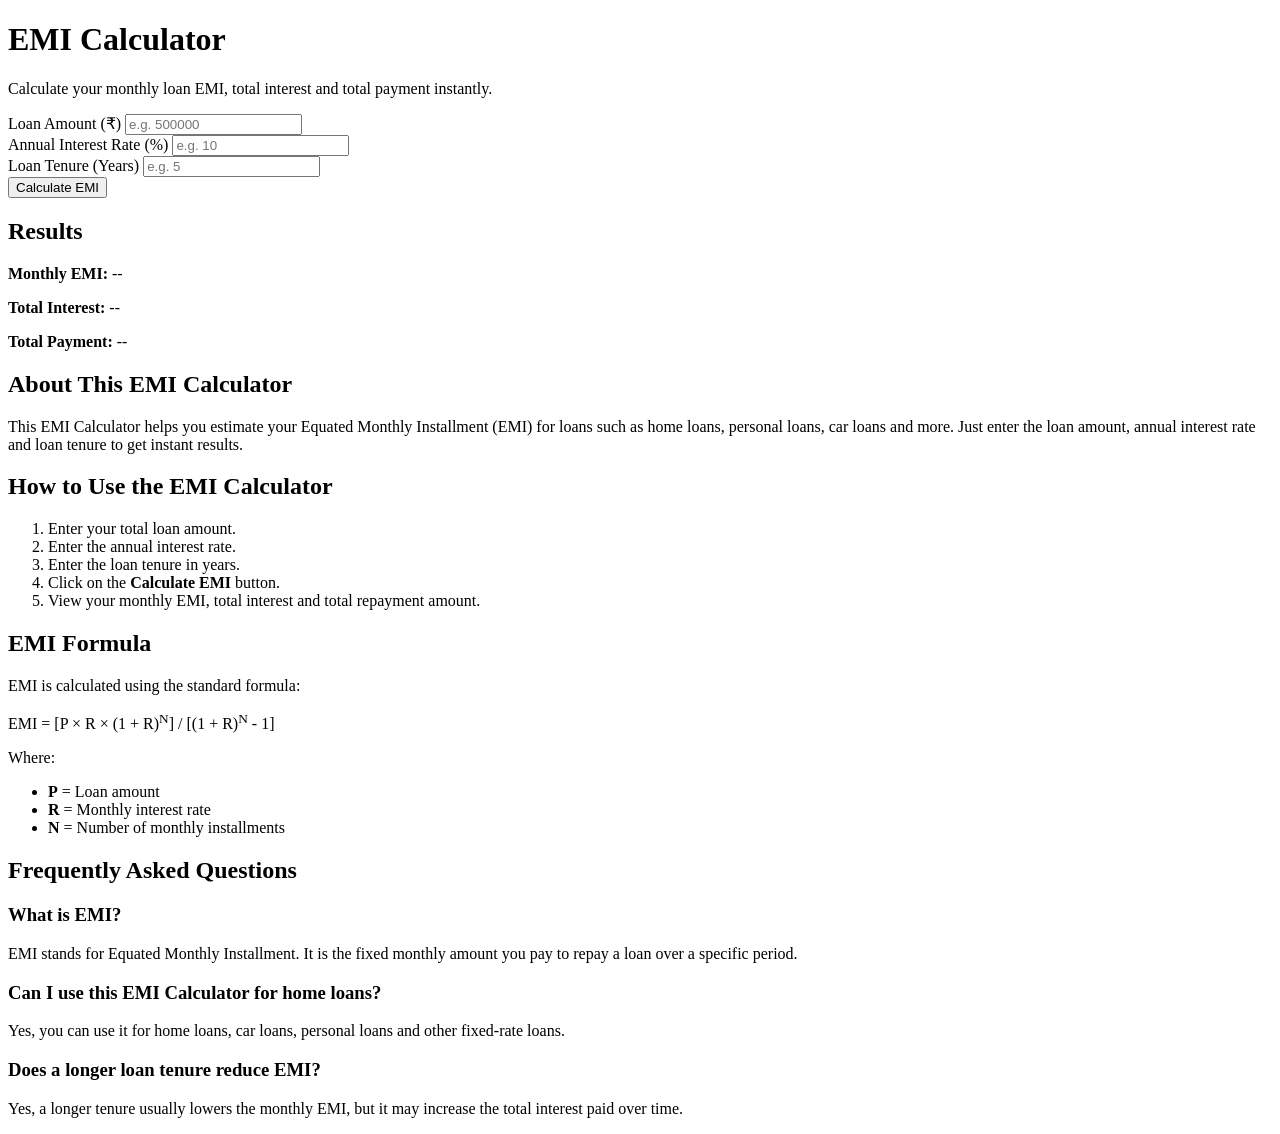
==== emi-calculator/index.html @ dd8baea4 "Add EMI Calculator HTML structure This HTML file implements an EMI Calculator with input fields for " ====
<!DOCTYPE html>
<html lang="en">
<head>
  <meta charset="UTF-8" />
  <meta name="viewport" content="width=device-width, initial-scale=1.0" />

  <title>EMI Calculator - Calculate Loan EMI Online | CalculatorHub</title>
  <meta name="description" content="Use this free EMI Calculator to calculate monthly loan EMI, total interest and total payment instantly. Simple and mobile-friendly EMI calculator." />

  <link rel="stylesheet" href="style.css" />
</head>
<body>
  <div class="container">
    <h1>EMI Calculator</h1>
    <p class="subtitle">
      Calculate your monthly loan EMI, total interest and total payment instantly.
    </p>

    <div class="calculator-box">
      <div class="input-group">
        <label for="loanAmount">Loan Amount (₹)</label>
        <input type="number" id="loanAmount" placeholder="e.g. 500000" />
      </div>

      <div class="input-group">
        <label for="interestRate">Annual Interest Rate (%)</label>
        <input type="number" id="interestRate" placeholder="e.g. 10" step="0.01" />
      </div>

      <div class="input-group">
        <label for="loanTenure">Loan Tenure (Years)</label>
        <input type="number" id="loanTenure" placeholder="e.g. 5" />
      </div>

      <button id="calculateBtn">Calculate EMI</button>

      <div class="result-box" id="resultBox">
        <h2>Results</h2>
        <p><strong>Monthly EMI:</strong> <span id="monthlyEmi">--</span></p>
        <p><strong>Total Interest:</strong> <span id="totalInterest">--</span></p>
        <p><strong>Total Payment:</strong> <span id="totalPayment">--</span></p>
      </div>
    </div>

    <section class="content-section">
      <h2>About This EMI Calculator</h2>
      <p>
        This EMI Calculator helps you estimate your Equated Monthly Installment (EMI)
        for loans such as home loans, personal loans, car loans and more. Just enter
        the loan amount, annual interest rate and loan tenure to get instant results.
      </p>
    </section>

    <section class="content-section">
      <h2>How to Use the EMI Calculator</h2>
      <ol>
        <li>Enter your total loan amount.</li>
        <li>Enter the annual interest rate.</li>
        <li>Enter the loan tenure in years.</li>
        <li>Click on the <strong>Calculate EMI</strong> button.</li>
        <li>View your monthly EMI, total interest and total repayment amount.</li>
      </ol>
    </section>

    <section class="content-section">
      <h2>EMI Formula</h2>
      <p>
        EMI is calculated using the standard formula:
      </p>
      <p class="formula">
        EMI = [P × R × (1 + R)<sup>N</sup>] / [(1 + R)<sup>N</sup> - 1]
      </p>
      <p>
        Where:
      </p>
      <ul>
        <li><strong>P</strong> = Loan amount</li>
        <li><strong>R</strong> = Monthly interest rate</li>
        <li><strong>N</strong> = Number of monthly installments</li>
      </ul>
    </section>

    <section class="content-section">
      <h2>Frequently Asked Questions</h2>

      <h3>What is EMI?</h3>
      <p>
        EMI stands for Equated Monthly Installment. It is the fixed monthly amount
        you pay to repay a loan over a specific period.
      </p>

      <h3>Can I use this EMI Calculator for home loans?</h3>
      <p>
        Yes, you can use it for home loans, car loans, personal loans and other
        fixed-rate loans.
      </p>

      <h3>Does a longer loan tenure reduce EMI?</h3>
      <p>
        Yes, a longer tenure usually lowers the monthly EMI, but it may increase
        the total interest paid over time.
      </p>
    </section>
  </div>

  <script src="script.js"></script>
</body>
</html>
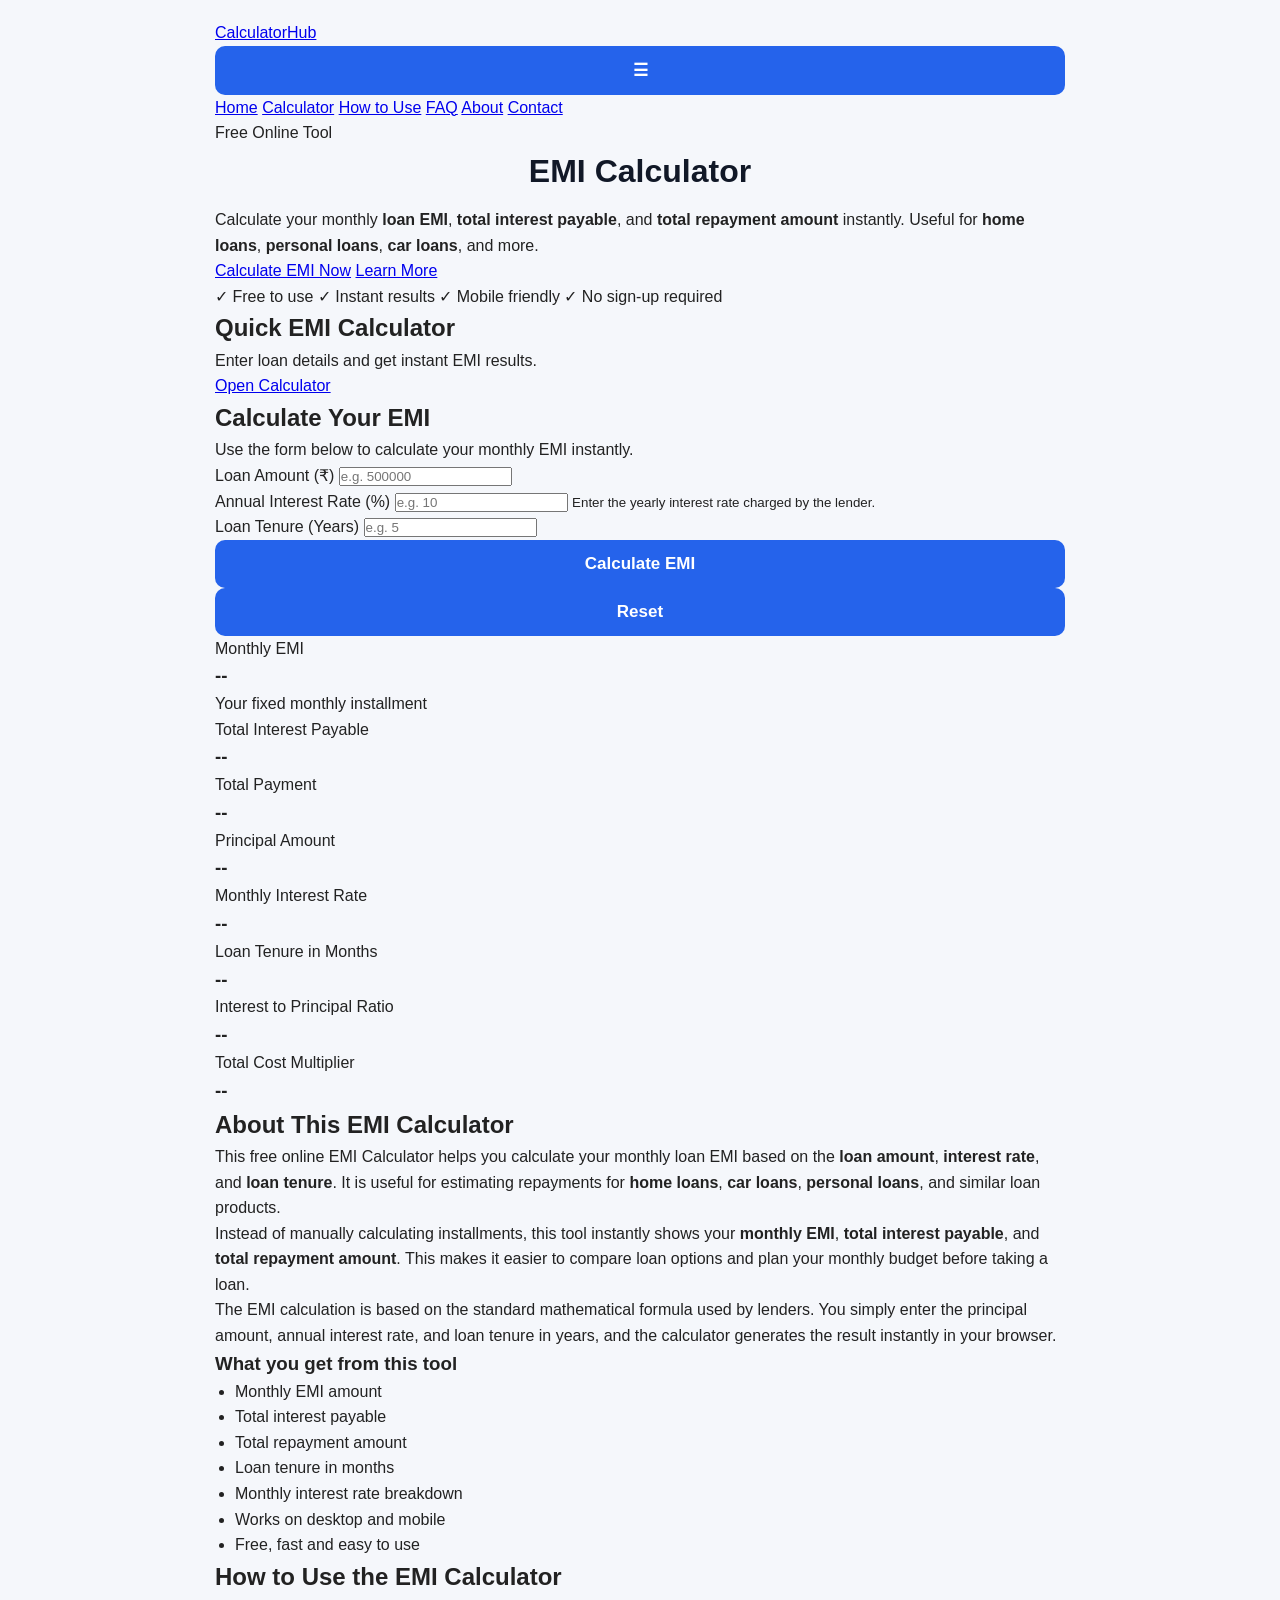
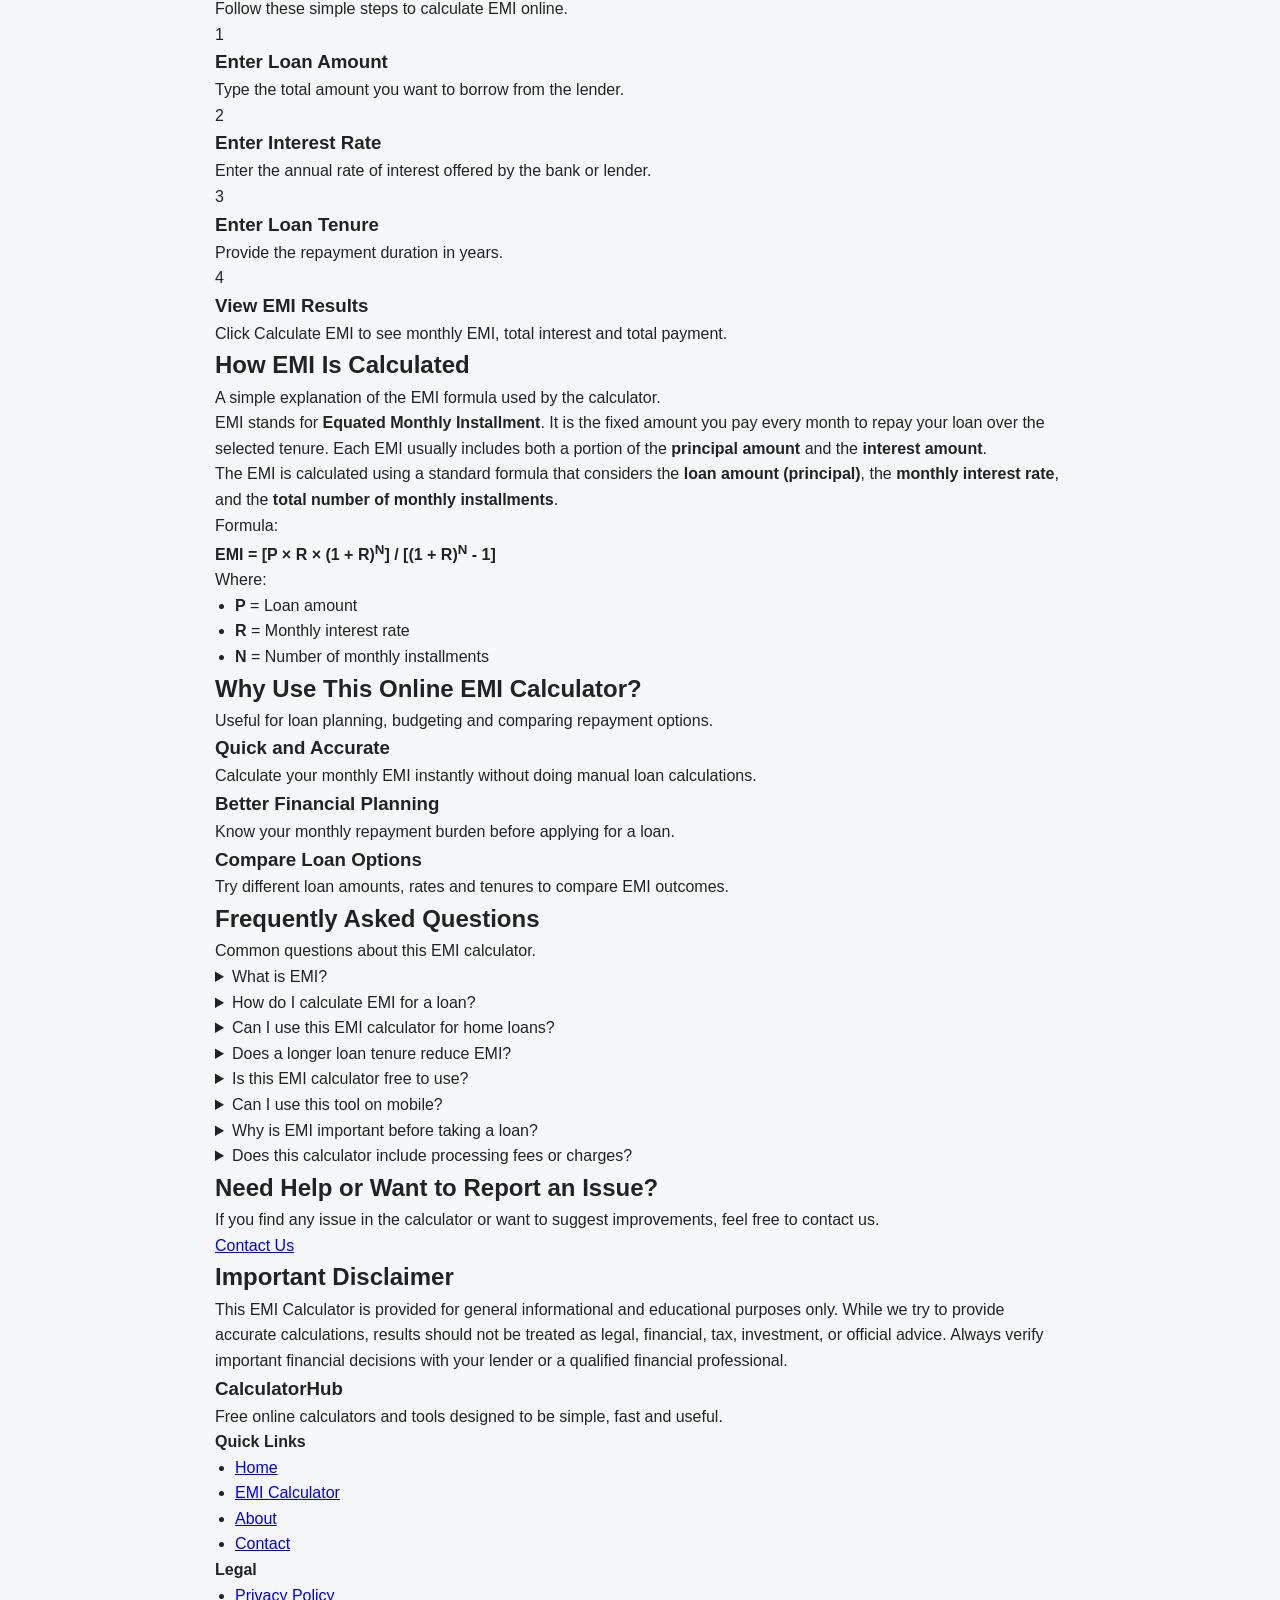
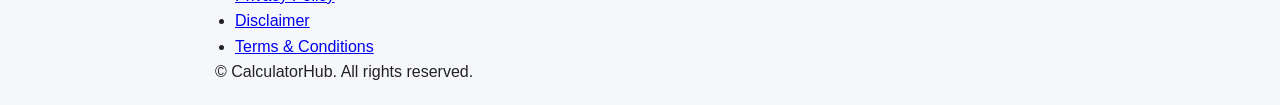
==== commit 5e99d175: "Update index.html" ====
--- a/emi-calculator/index.html
+++ b/emi-calculator/index.html
@@ -5,104 +5,484 @@
   <meta name="viewport" content="width=device-width, initial-scale=1.0" />
 
   <title>EMI Calculator - Calculate Loan EMI Online | CalculatorHub</title>
-  <meta name="description" content="Use this free EMI Calculator to calculate monthly loan EMI, total interest and total payment instantly. Simple and mobile-friendly EMI calculator." />
-
+  <meta name="description" content="Free online EMI Calculator to calculate monthly loan EMI, total interest and total payment instantly. Use this calculator for home loans, car loans, personal loans and more." />
+  <meta name="keywords" content="emi calculator, loan emi calculator, monthly emi calculator, home loan emi calculator, personal loan emi calculator, car loan emi calculator" />
+  <meta name="author" content="CalculatorHub" />
+  <meta name="robots" content="index, follow" />
+  <meta name="theme-color" content="#0f172a" />
+
+  <link rel="canonical" href="https://whoamanshukla.github.io/Calculatorhub/emi-calculator/" />
   <link rel="stylesheet" href="style.css" />
+
+  <!-- Open Graph -->
+  <meta property="og:title" content="EMI Calculator - Calculate Loan EMI Online" />
+  <meta property="og:description" content="Calculate monthly EMI, total interest and total repayment amount instantly using this free EMI Calculator." />
+  <meta property="og:type" content="website" />
+  <meta property="og:url" content="https://whoamanshukla.github.io/Calculatorhub/emi-calculator/" />
+
+  <!-- FAQ Schema + WebPage Schema -->
+  <script type="application/ld+json">
+  {
+    "@context":"https://schema.org",
+    "@graph":[
+      {
+        "@type":"WebSite",
+        "name":"CalculatorHub",
+        "url":"https://whoamanshukla.github.io/Calculatorhub/"
+      },
+      {
+        "@type":"WebPage",
+        "name":"EMI Calculator",
+        "url":"https://whoamanshukla.github.io/Calculatorhub/emi-calculator/",
+        "description":"Free online EMI calculator to calculate monthly loan EMI, total interest and total payment."
+      },
+      {
+        "@type":"FAQPage",
+        "mainEntity":[
+          {
+            "@type":"Question",
+            "name":"What is EMI?",
+            "acceptedAnswer":{
+              "@type":"Answer",
+              "text":"EMI stands for Equated Monthly Installment. It is the fixed monthly amount paid towards repaying a loan over a selected tenure."
+            }
+          },
+          {
+            "@type":"Question",
+            "name":"How do I calculate EMI?",
+            "acceptedAnswer":{
+              "@type":"Answer",
+              "text":"Enter the loan amount, annual interest rate and loan tenure. The calculator uses the standard EMI formula to calculate your monthly installment, total interest and total payment."
+            }
+          },
+          {
+            "@type":"Question",
+            "name":"Can I use this EMI calculator for home loans and car loans?",
+            "acceptedAnswer":{
+              "@type":"Answer",
+              "text":"Yes. This EMI calculator can be used for home loans, personal loans, car loans and other standard loans."
+            }
+          },
+          {
+            "@type":"Question",
+            "name":"Is this EMI calculator free to use?",
+            "acceptedAnswer":{
+              "@type":"Answer",
+              "text":"Yes, this EMI calculator is completely free to use and works on mobile, tablet and desktop devices."
+            }
+          }
+        ]
+      }
+    ]
+  }
+  </script>
 </head>
 <body>
-  <div class="container">
-    <h1>EMI Calculator</h1>
-    <p class="subtitle">
-      Calculate your monthly loan EMI, total interest and total payment instantly.
-    </p>
-
-    <div class="calculator-box">
-      <div class="input-group">
-        <label for="loanAmount">Loan Amount (₹)</label>
-        <input type="number" id="loanAmount" placeholder="e.g. 500000" />
-      </div>
-
-      <div class="input-group">
-        <label for="interestRate">Annual Interest Rate (%)</label>
-        <input type="number" id="interestRate" placeholder="e.g. 10" step="0.01" />
-      </div>
-
-      <div class="input-group">
-        <label for="loanTenure">Loan Tenure (Years)</label>
-        <input type="number" id="loanTenure" placeholder="e.g. 5" />
-      </div>
-
-      <button id="calculateBtn">Calculate EMI</button>
-
-      <div class="result-box" id="resultBox">
-        <h2>Results</h2>
-        <p><strong>Monthly EMI:</strong> <span id="monthlyEmi">--</span></p>
-        <p><strong>Total Interest:</strong> <span id="totalInterest">--</span></p>
-        <p><strong>Total Payment:</strong> <span id="totalPayment">--</span></p>
-      </div>
+  <header class="site-header">
+    <div class="container nav">
+      <a href="../index.html" class="logo">Calculator<span>Hub</span></a>
+
+      <button class="menu-toggle" id="menuToggle" aria-label="Toggle Menu">☰</button>
+
+      <nav class="nav-links" id="navLinks">
+        <a href="../index.html">Home</a>
+        <a href="#calculator">Calculator</a>
+        <a href="#how-to-use">How to Use</a>
+        <a href="#faq">FAQ</a>
+        <a href="../about.html">About</a>
+        <a href="../contact.html">Contact</a>
+      </nav>
     </div>
-
-    <section class="content-section">
-      <h2>About This EMI Calculator</h2>
-      <p>
-        This EMI Calculator helps you estimate your Equated Monthly Installment (EMI)
-        for loans such as home loans, personal loans, car loans and more. Just enter
-        the loan amount, annual interest rate and loan tenure to get instant results.
-      </p>
-    </section>
-
-    <section class="content-section">
-      <h2>How to Use the EMI Calculator</h2>
-      <ol>
-        <li>Enter your total loan amount.</li>
-        <li>Enter the annual interest rate.</li>
-        <li>Enter the loan tenure in years.</li>
-        <li>Click on the <strong>Calculate EMI</strong> button.</li>
-        <li>View your monthly EMI, total interest and total repayment amount.</li>
-      </ol>
-    </section>
-
-    <section class="content-section">
-      <h2>EMI Formula</h2>
-      <p>
-        EMI is calculated using the standard formula:
-      </p>
-      <p class="formula">
-        EMI = [P × R × (1 + R)<sup>N</sup>] / [(1 + R)<sup>N</sup> - 1]
-      </p>
-      <p>
-        Where:
-      </p>
-      <ul>
-        <li><strong>P</strong> = Loan amount</li>
-        <li><strong>R</strong> = Monthly interest rate</li>
-        <li><strong>N</strong> = Number of monthly installments</li>
-      </ul>
-    </section>
-
-    <section class="content-section">
-      <h2>Frequently Asked Questions</h2>
-
-      <h3>What is EMI?</h3>
-      <p>
-        EMI stands for Equated Monthly Installment. It is the fixed monthly amount
-        you pay to repay a loan over a specific period.
-      </p>
-
-      <h3>Can I use this EMI Calculator for home loans?</h3>
-      <p>
-        Yes, you can use it for home loans, car loans, personal loans and other
-        fixed-rate loans.
-      </p>
-
-      <h3>Does a longer loan tenure reduce EMI?</h3>
-      <p>
-        Yes, a longer tenure usually lowers the monthly EMI, but it may increase
-        the total interest paid over time.
-      </p>
-    </section>
-  </div>
+  </header>
+
+  <main>
+    <!-- HERO -->
+    <section class="hero">
+      <div class="container hero-grid">
+        <div class="hero-text">
+          <p class="eyebrow">Free Online Tool</p>
+          <h1>EMI Calculator</h1>
+          <p class="hero-subtitle">
+            Calculate your monthly <strong>loan EMI</strong>, <strong>total interest payable</strong>,
+            and <strong>total repayment amount</strong> instantly. Useful for
+            <strong>home loans</strong>, <strong>personal loans</strong>, <strong>car loans</strong>, and more.
+          </p>
+
+          <div class="hero-actions">
+            <a href="#calculator" class="btn btn-primary">Calculate EMI Now</a>
+            <a href="#about-tool" class="btn btn-secondary">Learn More</a>
+          </div>
+
+          <div class="hero-points">
+            <span>✓ Free to use</span>
+            <span>✓ Instant results</span>
+            <span>✓ Mobile friendly</span>
+            <span>✓ No sign-up required</span>
+          </div>
+        </div>
+
+        <div class="hero-card">
+          <h2>Quick EMI Calculator</h2>
+          <p>Enter loan details and get instant EMI results.</p>
+          <a href="#calculator" class="btn btn-primary full-btn">Open Calculator</a>
+        </div>
+      </div>
+    </section>
+
+    <!-- CALCULATOR -->
+    <section class="section" id="calculator">
+      <div class="container">
+        <div class="section-heading">
+          <h2>Calculate Your EMI</h2>
+          <p>Use the form below to calculate your monthly EMI instantly.</p>
+        </div>
+
+        <div class="calculator-wrapper">
+          <div class="calculator-card">
+            <form id="emiForm" class="age-form">
+              <div class="field">
+                <label for="loanAmount">Loan Amount (₹)</label>
+                <input type="number" id="loanAmount" placeholder="e.g. 500000" required />
+              </div>
+
+              <div class="field">
+                <label for="interestRate">Annual Interest Rate (%)</label>
+                <input type="number" id="interestRate" placeholder="e.g. 10" step="0.01" required />
+                <small>Enter the yearly interest rate charged by the lender.</small>
+              </div>
+
+              <div class="field">
+                <label for="loanTenure">Loan Tenure (Years)</label>
+                <input type="number" id="loanTenure" placeholder="e.g. 5" step="0.1" required />
+              </div>
+
+              <div class="button-group">
+                <button type="submit" class="btn btn-primary">Calculate EMI</button>
+                <button type="button" id="resetBtn" class="btn btn-secondary">Reset</button>
+              </div>
+            </form>
+
+            <div id="errorMessage" class="error-message" aria-live="polite"></div>
+          </div>
+
+          <div class="results-grid" id="resultsSection">
+            <div class="result-card highlight">
+              <p class="result-label">Monthly EMI</p>
+              <h3 id="monthlyEmi">--</h3>
+              <p class="result-note">Your fixed monthly installment</p>
+            </div>
+
+            <div class="result-card">
+              <p class="result-label">Total Interest Payable</p>
+              <h3 id="totalInterest">--</h3>
+            </div>
+
+            <div class="result-card">
+              <p class="result-label">Total Payment</p>
+              <h3 id="totalPayment">--</h3>
+            </div>
+
+            <div class="result-card">
+              <p class="result-label">Principal Amount</p>
+              <h3 id="principalAmount">--</h3>
+            </div>
+
+            <div class="result-card">
+              <p class="result-label">Monthly Interest Rate</p>
+              <h3 id="monthlyRate">--</h3>
+            </div>
+
+            <div class="result-card">
+              <p class="result-label">Loan Tenure in Months</p>
+              <h3 id="tenureMonths">--</h3>
+            </div>
+
+            <div class="result-card">
+              <p class="result-label">Interest to Principal Ratio</p>
+              <h3 id="interestRatio">--</h3>
+            </div>
+
+            <div class="result-card">
+              <p class="result-label">Total Cost Multiplier</p>
+              <h3 id="costMultiplier">--</h3>
+            </div>
+          </div>
+        </div>
+      </div>
+    </section>
+
+    <!-- ABOUT TOOL -->
+    <section class="section alt-bg" id="about-tool">
+      <div class="container content-grid">
+        <div>
+          <h2>About This EMI Calculator</h2>
+          <p>
+            This free online EMI Calculator helps you calculate your monthly loan EMI
+            based on the <strong>loan amount</strong>, <strong>interest rate</strong>,
+            and <strong>loan tenure</strong>. It is useful for estimating repayments
+            for <strong>home loans</strong>, <strong>car loans</strong>,
+            <strong>personal loans</strong>, and similar loan products.
+          </p>
+          <p>
+            Instead of manually calculating installments, this tool instantly shows your
+            <strong>monthly EMI</strong>, <strong>total interest payable</strong>,
+            and <strong>total repayment amount</strong>. This makes it easier to compare
+            loan options and plan your monthly budget before taking a loan.
+          </p>
+          <p>
+            The EMI calculation is based on the standard mathematical formula used by lenders.
+            You simply enter the principal amount, annual interest rate, and loan tenure in years,
+            and the calculator generates the result instantly in your browser.
+          </p>
+        </div>
+
+        <div class="info-card">
+          <h3>What you get from this tool</h3>
+          <ul class="feature-list">
+            <li>Monthly EMI amount</li>
+            <li>Total interest payable</li>
+            <li>Total repayment amount</li>
+            <li>Loan tenure in months</li>
+            <li>Monthly interest rate breakdown</li>
+            <li>Works on desktop and mobile</li>
+            <li>Free, fast and easy to use</li>
+          </ul>
+        </div>
+      </div>
+    </section>
+
+    <!-- HOW TO USE -->
+    <section class="section" id="how-to-use">
+      <div class="container">
+        <div class="section-heading">
+          <h2>How to Use the EMI Calculator</h2>
+          <p>Follow these simple steps to calculate EMI online.</p>
+        </div>
+
+        <div class="steps-grid">
+          <div class="step-card">
+            <span class="step-number">1</span>
+            <h3>Enter Loan Amount</h3>
+            <p>Type the total amount you want to borrow from the lender.</p>
+          </div>
+          <div class="step-card">
+            <span class="step-number">2</span>
+            <h3>Enter Interest Rate</h3>
+            <p>Enter the annual rate of interest offered by the bank or lender.</p>
+          </div>
+          <div class="step-card">
+            <span class="step-number">3</span>
+            <h3>Enter Loan Tenure</h3>
+            <p>Provide the repayment duration in years.</p>
+          </div>
+          <div class="step-card">
+            <span class="step-number">4</span>
+            <h3>View EMI Results</h3>
+            <p>Click Calculate EMI to see monthly EMI, total interest and total payment.</p>
+          </div>
+        </div>
+      </div>
+    </section>
+
+    <!-- HOW EMI IS CALCULATED -->
+    <section class="section alt-bg">
+      <div class="container">
+        <div class="section-heading">
+          <h2>How EMI Is Calculated</h2>
+          <p>A simple explanation of the EMI formula used by the calculator.</p>
+        </div>
+
+        <div class="text-block">
+          <p>
+            EMI stands for <strong>Equated Monthly Installment</strong>. It is the fixed amount
+            you pay every month to repay your loan over the selected tenure. Each EMI usually includes
+            both a portion of the <strong>principal amount</strong> and the <strong>interest amount</strong>.
+          </p>
+          <p>
+            The EMI is calculated using a standard formula that considers the
+            <strong>loan amount (principal)</strong>, the <strong>monthly interest rate</strong>,
+            and the <strong>total number of monthly installments</strong>.
+          </p>
+          <p>
+            Formula:
+          </p>
+          <p>
+            <strong>EMI = [P × R × (1 + R)<sup>N</sup>] / [(1 + R)<sup>N</sup> - 1]</strong>
+          </p>
+          <p>
+            Where:
+          </p>
+          <ul>
+            <li><strong>P</strong> = Loan amount</li>
+            <li><strong>R</strong> = Monthly interest rate</li>
+            <li><strong>N</strong> = Number of monthly installments</li>
+          </ul>
+        </div>
+      </div>
+    </section>
+
+    <!-- WHY USE -->
+    <section class="section">
+      <div class="container">
+        <div class="section-heading">
+          <h2>Why Use This Online EMI Calculator?</h2>
+          <p>Useful for loan planning, budgeting and comparing repayment options.</p>
+        </div>
+
+        <div class="cards-3">
+          <div class="mini-card">
+            <h3>Quick and Accurate</h3>
+            <p>Calculate your monthly EMI instantly without doing manual loan calculations.</p>
+          </div>
+          <div class="mini-card">
+            <h3>Better Financial Planning</h3>
+            <p>Know your monthly repayment burden before applying for a loan.</p>
+          </div>
+          <div class="mini-card">
+            <h3>Compare Loan Options</h3>
+            <p>Try different loan amounts, rates and tenures to compare EMI outcomes.</p>
+          </div>
+        </div>
+      </div>
+    </section>
+
+    <!-- FAQ -->
+    <section class="section alt-bg" id="faq">
+      <div class="container">
+        <div class="section-heading">
+          <h2>Frequently Asked Questions</h2>
+          <p>Common questions about this EMI calculator.</p>
+        </div>
+
+        <div class="faq-list">
+          <details class="faq-item">
+            <summary>What is EMI?</summary>
+            <p>
+              EMI stands for Equated Monthly Installment. It is the fixed monthly amount
+              you pay to repay a loan over a chosen period.
+            </p>
+          </details>
+
+          <details class="faq-item">
+            <summary>How do I calculate EMI for a loan?</summary>
+            <p>
+              Enter your loan amount, annual interest rate and loan tenure in years.
+              Then click the Calculate EMI button to get the result instantly.
+            </p>
+          </details>
+
+          <details class="faq-item">
+            <summary>Can I use this EMI calculator for home loans?</summary>
+            <p>
+              Yes. You can use it for home loans, car loans, personal loans and other common loans.
+            </p>
+          </details>
+
+          <details class="faq-item">
+            <summary>Does a longer loan tenure reduce EMI?</summary>
+            <p>
+              Yes, a longer tenure generally reduces the monthly EMI, but it can increase the total interest paid.
+            </p>
+          </details>
+
+          <details class="faq-item">
+            <summary>Is this EMI calculator free to use?</summary>
+            <p>
+              Yes, it is completely free to use and does not require sign-up.
+            </p>
+          </details>
+
+          <details class="faq-item">
+            <summary>Can I use this tool on mobile?</summary>
+            <p>
+              Yes. The calculator is responsive and works on phones, tablets, laptops and desktops.
+            </p>
+          </details>
+
+          <details class="faq-item">
+            <summary>Why is EMI important before taking a loan?</summary>
+            <p>
+              EMI helps you understand how much you will need to pay every month, which makes budgeting and loan planning easier.
+            </p>
+          </details>
+
+          <details class="faq-item">
+            <summary>Does this calculator include processing fees or charges?</summary>
+            <p>
+              No. This calculator estimates EMI based on loan amount, interest rate and tenure only.
+              Additional lender charges or fees are not included.
+            </p>
+          </details>
+        </div>
+      </div>
+    </section>
+
+    <!-- CONTACT CTA -->
+    <section class="section">
+      <div class="container contact-cta">
+        <div>
+          <h2>Need Help or Want to Report an Issue?</h2>
+          <p>
+            If you find any issue in the calculator or want to suggest improvements,
+            feel free to contact us.
+          </p>
+        </div>
+        <a href="../contact.html" class="btn btn-primary">Contact Us</a>
+      </div>
+    </section>
+
+    <!-- DISCLAIMER -->
+    <section class="section alt-bg">
+      <div class="container">
+        <div class="section-heading">
+          <h2>Important Disclaimer</h2>
+        </div>
+        <div class="text-block">
+          <p>
+            This EMI Calculator is provided for general informational and educational purposes only.
+            While we try to provide accurate calculations, results should not be treated as legal,
+            financial, tax, investment, or official advice. Always verify important financial decisions
+            with your lender or a qualified financial professional.
+          </p>
+        </div>
+      </div>
+    </section>
+  </main>
+
+  <footer class="site-footer">
+    <div class="container footer-grid">
+      <div>
+        <h3>CalculatorHub</h3>
+        <p>
+          Free online calculators and tools designed to be simple, fast and useful.
+        </p>
+      </div>
+
+      <div>
+        <h4>Quick Links</h4>
+        <ul class="footer-links">
+          <li><a href="../index.html">Home</a></li>
+          <li><a href="#calculator">EMI Calculator</a></li>
+          <li><a href="../about.html">About</a></li>
+          <li><a href="../contact.html">Contact</a></li>
+        </ul>
+      </div>
+
+      <div>
+        <h4>Legal</h4>
+        <ul class="footer-links">
+          <li><a href="../privacy-policy.html">Privacy Policy</a></li>
+          <li><a href="../disclaimer.html">Disclaimer</a></li>
+          <li><a href="../terms.html">Terms & Conditions</a></li>
+        </ul>
+      </div>
+    </div>
+
+    <div class="container footer-bottom">
+      <p>© <span id="currentYear"></span> CalculatorHub. All rights reserved.</p>
+    </div>
+  </footer>
 
   <script src="script.js"></script>
 </body>
-</html>
+  </html>
--- a/emi-calculator/style.css
+++ b/emi-calculator/style.css
@@ -0,0 +1,142 @@
+* {
+  margin: 0;
+  padding: 0;
+  box-sizing: border-box;
+  font-family: Arial, sans-serif;
+}
+
+body {
+  background: #f5f7fb;
+  color: #222;
+  line-height: 1.6;
+  padding: 20px;
+}
+
+.container {
+  max-width: 850px;
+  margin: 0 auto;
+}
+
+h1 {
+  text-align: center;
+  margin-bottom: 10px;
+  font-size: 2rem;
+  color: #111827;
+}
+
+.subtitle {
+  text-align: center;
+  margin-bottom: 25px;
+  color: #555;
+}
+
+.calculator-box {
+  background: #fff;
+  padding: 25px;
+  border-radius: 14px;
+  box-shadow: 0 8px 25px rgba(0, 0, 0, 0.08);
+  margin-bottom: 30px;
+}
+
+.input-group {
+  margin-bottom: 18px;
+}
+
+.input-group label {
+  display: block;
+  font-weight: 600;
+  margin-bottom: 8px;
+}
+
+.input-group input {
+  width: 100%;
+  padding: 13px;
+  border: 1px solid #d1d5db;
+  border-radius: 10px;
+  font-size: 16px;
+}
+
+button {
+  width: 100%;
+  padding: 14px;
+  background: #2563eb;
+  color: #fff;
+  border: none;
+  border-radius: 10px;
+  font-size: 17px;
+  font-weight: 700;
+  cursor: pointer;
+  transition: 0.3s;
+}
+
+button:hover {
+  background: #1d4ed8;
+}
+
+.result-box {
+  margin-top: 25px;
+  padding: 20px;
+  background: #f9fafb;
+  border-radius: 12px;
+  border: 1px solid #e5e7eb;
+}
+
+.result-box h2 {
+  margin-bottom: 15px;
+  font-size: 1.3rem;
+}
+
+.result-box p {
+  margin-bottom: 10px;
+  font-size: 1rem;
+}
+
+.content-section {
+  background: #fff;
+  padding: 22px;
+  border-radius: 14px;
+  margin-bottom: 20px;
+  box-shadow: 0 5px 18px rgba(0, 0, 0, 0.06);
+}
+
+.content-section h2 {
+  margin-bottom: 12px;
+  color: #111827;
+}
+
+.content-section h3 {
+  margin-top: 16px;
+  margin-bottom: 8px;
+}
+
+.formula {
+  background: #f3f4f6;
+  padding: 12px;
+  border-radius: 10px;
+  font-weight: bold;
+  margin: 10px 0;
+  overflow-x: auto;
+}
+
+ol, ul {
+  padding-left: 20px;
+}
+
+@media (max-width: 600px) {
+  body {
+    padding: 14px;
+  }
+
+  .calculator-box,
+  .content-section {
+    padding: 18px;
+  }
+
+  h1 {
+    font-size: 1.7rem;
+  }
+
+  button {
+    font-size: 16px;
+  }
+}
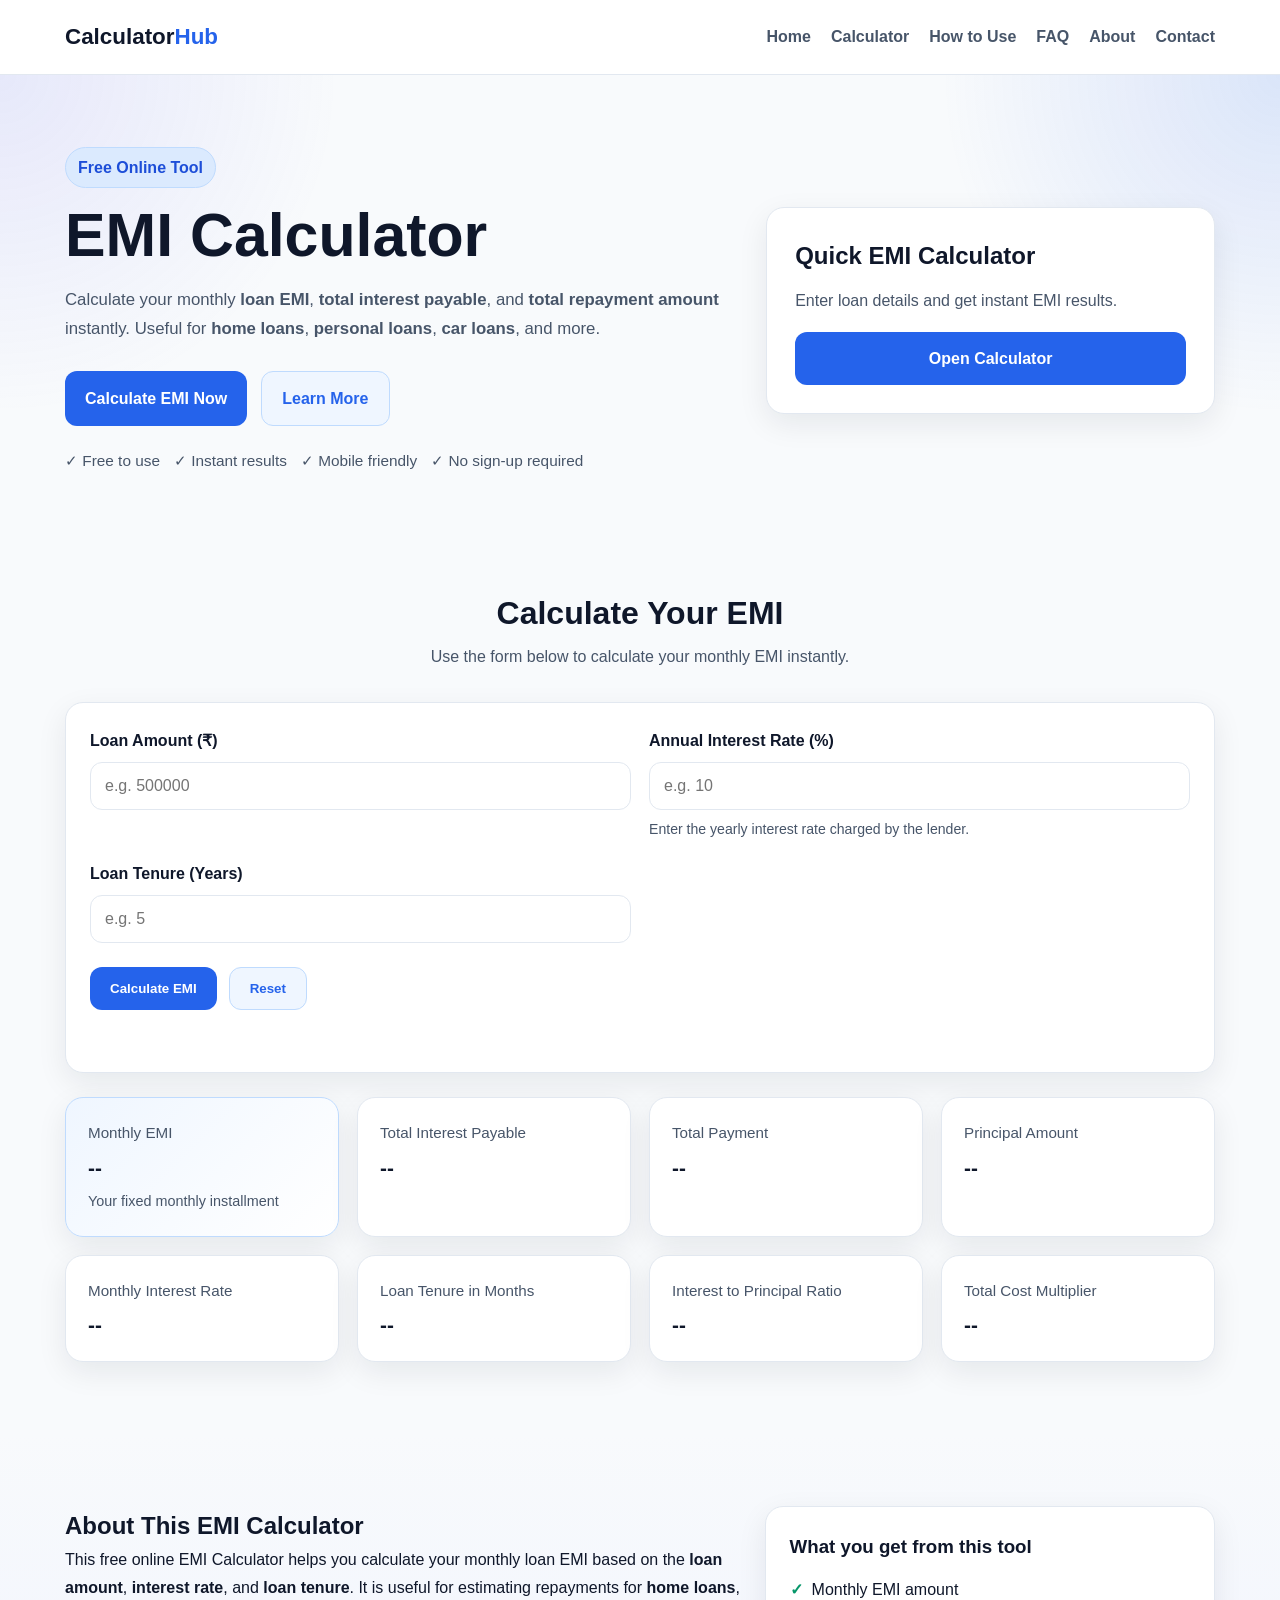
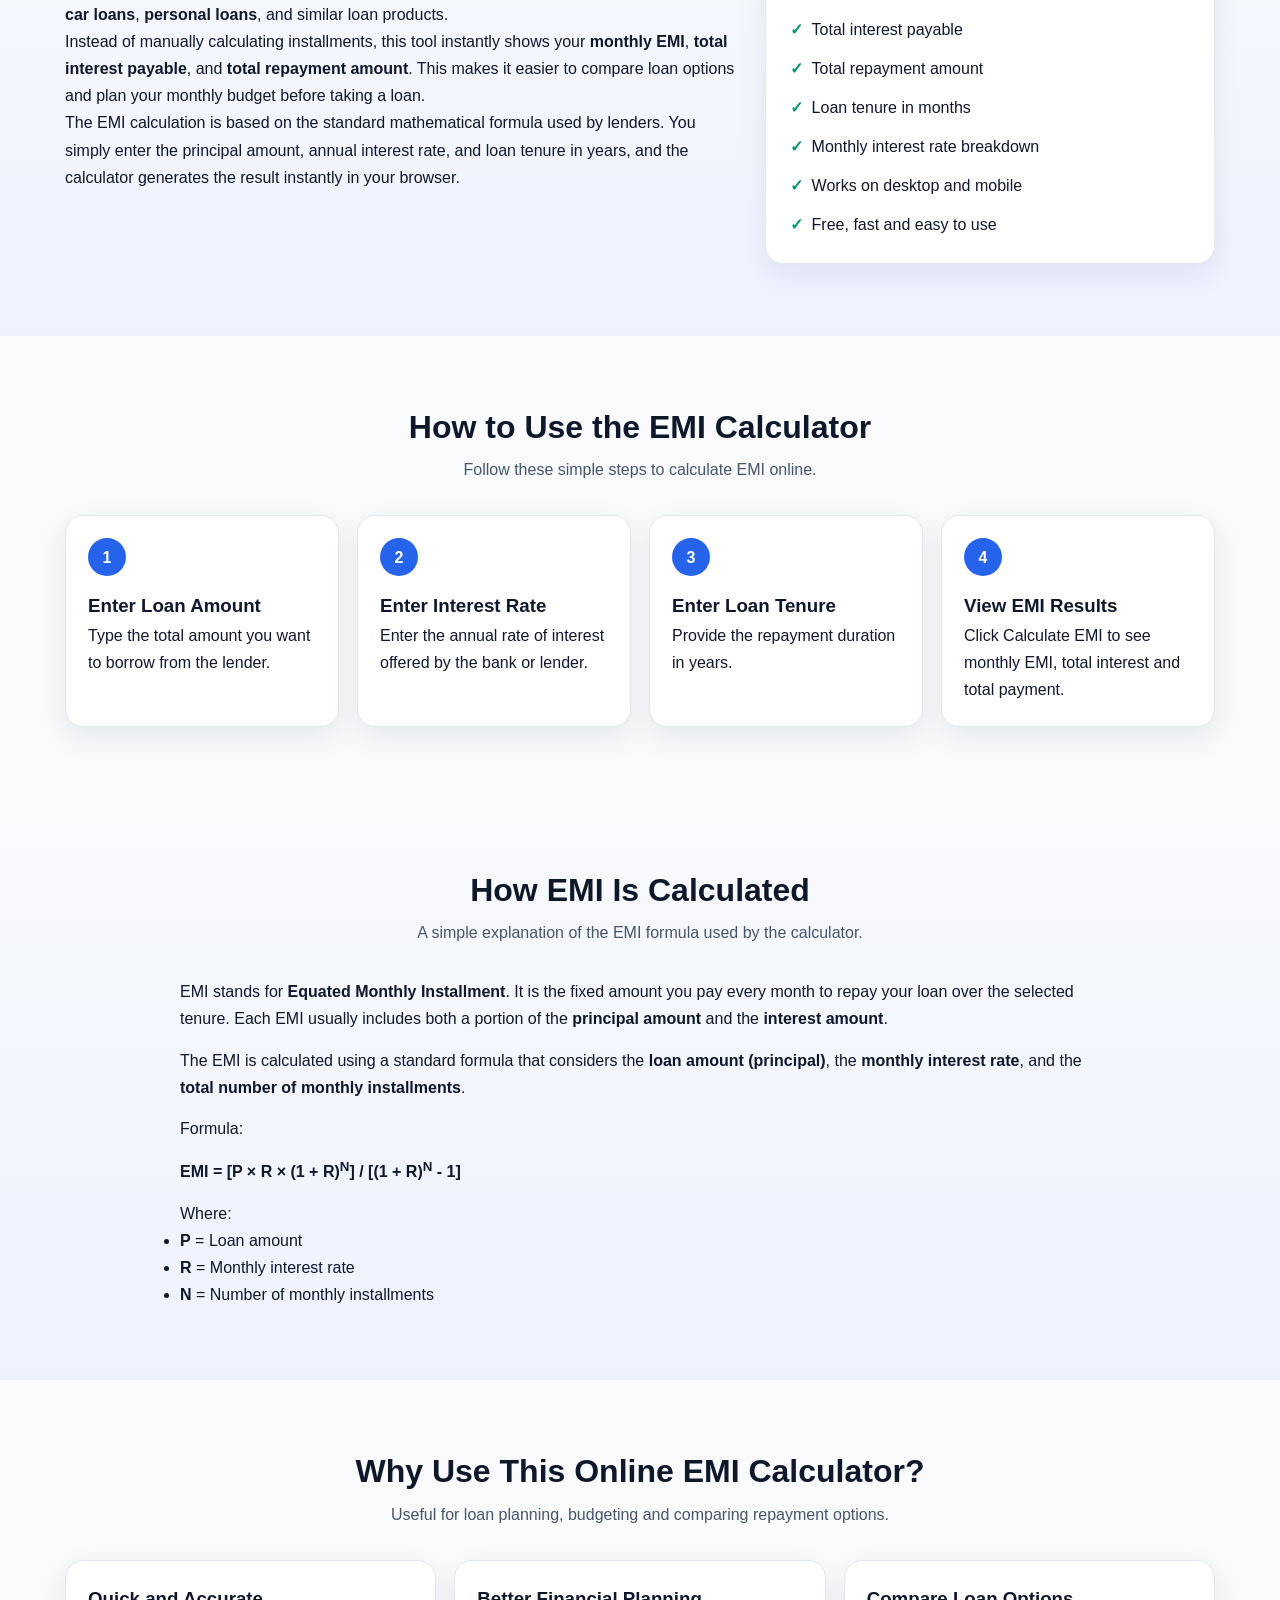
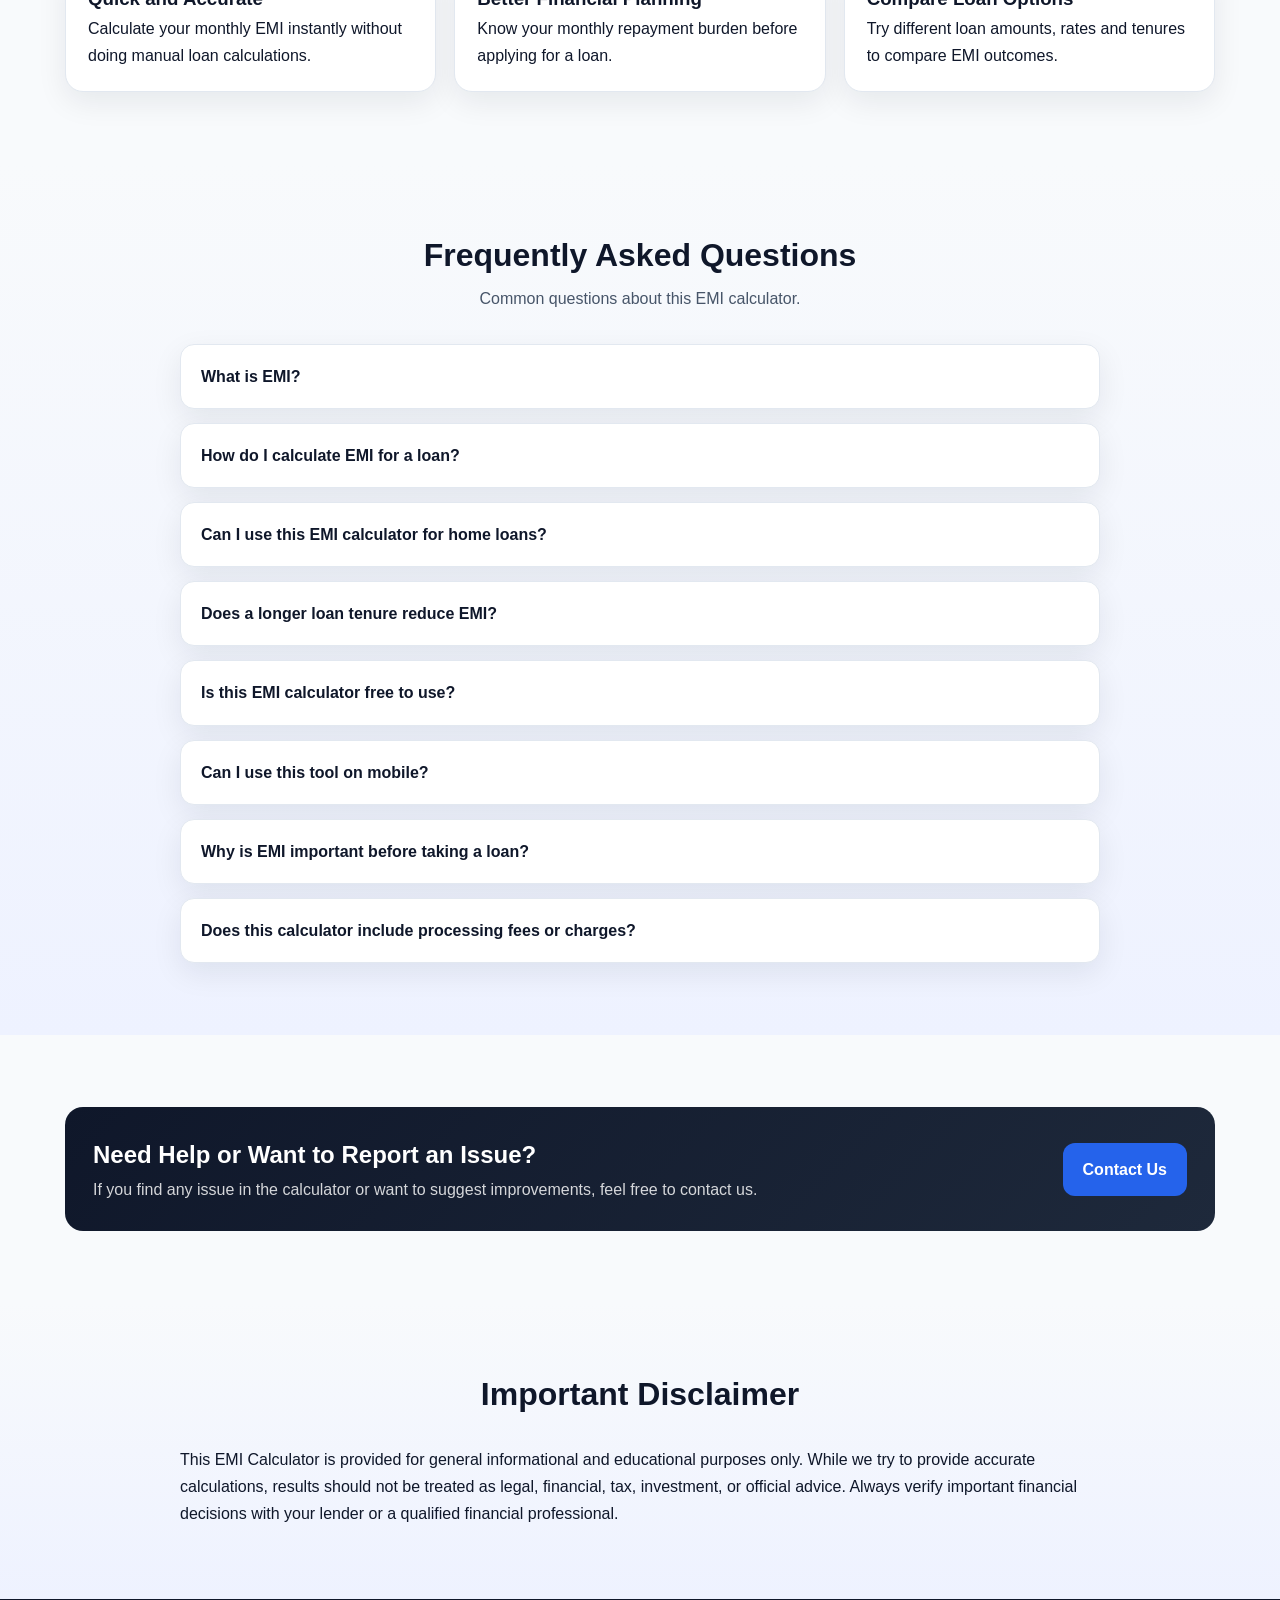
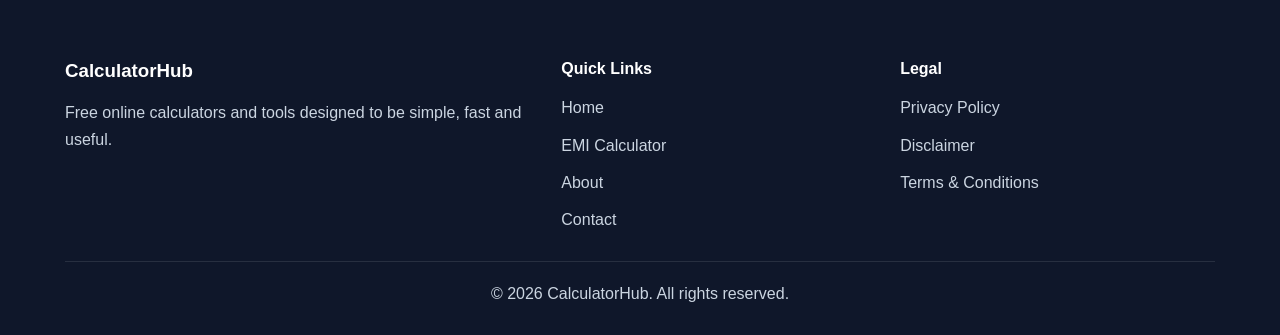
==== commit 1a4f0846: "Enhance SEO with meta tags and title update Added meta tags for SEO and improved page title." ====
--- a/emi-calculator/index.html
+++ b/emi-calculator/index.html
@@ -1,6 +1,42 @@
 <!DOCTYPE html>
 <html lang="en">
 <head>
+  <title>EMI Calculator - Calculate Loan EMI, Interest & Total Payment Online</title>
+<meta name="description" content="Free EMI Calculator to calculate monthly loan EMI, total interest, and total payment instantly. Enter loan amount, interest rate, and tenure to get accurate EMI results online.">
+<meta name="keywords" content="emi calculator, loan emi calculator, home loan emi calculator, personal loan emi calculator, car loan emi calculator, monthly emi calculator, emi interest calculator">
+<meta name="robots" content="index, follow">
+<meta name="author" content="CalculatorHub">
+<meta name="viewport" content="width=device-width, initial-scale=1.0">
+
+<link rel="canonical" href="https://whoamanshukla.github.io/Calculatorhub/emi-calculator/">
+
+<meta property="og:type" content="website">
+<meta property="og:title" content="EMI Calculator - Calculate Loan EMI, Interest & Total Payment Online">
+<meta property="og:description" content="Use this free EMI Calculator to calculate monthly EMI, total interest payable, and total loan repayment amount instantly.">
+<meta property="og:url" content="https://whoamanshukla.github.io/Calculatorhub/emi-calculator/">
+<meta property="og:site_name" content="CalculatorHub">
+
+<meta name="twitter:card" content="summary_large_image">
+<meta name="twitter:title" content="EMI Calculator - Calculate Loan EMI Online">
+<meta name="twitter:description" content="Calculate loan EMI, total interest and total repayment instantly with this free EMI Calculator.">
+
+<script type="application/ld+json">
+{
+  "@context": "https://schema.org",
+  "@type": "WebApplication",
+  "name": "EMI Calculator",
+  "url": "https://whoamanshukla.github.io/Calculatorhub/emi-calculator/",
+  "applicationCategory": "FinanceApplication",
+  "operatingSystem": "All",
+  "description": "Free online EMI Calculator to calculate monthly loan EMI, total interest payable, and total repayment amount.",
+  "browserRequirements": "Requires JavaScript",
+  "offers": {
+    "@type": "Offer",
+    "price": "0",
+    "priceCurrency": "USD"
+  }
+}
+</script>
   <meta charset="UTF-8" />
   <meta name="viewport" content="width=device-width, initial-scale=1.0" />
 
--- a/emi-calculator/style.css
+++ b/emi-calculator/style.css
@@ -1,142 +1,633 @@
+:root {
+  --bg: #f8fafc;
+  --surface: #ffffff;
+  --surface-2: #eef2ff;
+  --text: #0f172a;
+  --muted: #475569;
+  --line: #e2e8f0;
+  --primary: #2563eb;
+  --primary-dark: #1d4ed8;
+  --success: #059669;
+  --danger: #dc2626;
+  --shadow: 0 10px 30px rgba(15, 23, 42, 0.08);
+  --radius: 18px;
+  --radius-sm: 12px;
+  --max-width: 1150px;
+}
+
 * {
   margin: 0;
   padding: 0;
   box-sizing: border-box;
-  font-family: Arial, sans-serif;
+}
+
+html {
+  scroll-behavior: smooth;
 }
 
 body {
-  background: #f5f7fb;
-  color: #222;
-  line-height: 1.6;
-  padding: 20px;
+  font-family: Arial, Helvetica, sans-serif;
+  background: var(--bg);
+  color: var(--text);
+  line-height: 1.7;
+}
+
+img {
+  max-width: 100%;
+  display: block;
+}
+
+a {
+  color: inherit;
+  text-decoration: none;
 }
 
 .container {
-  max-width: 850px;
+  width: min(100% - 32px, var(--max-width));
+  margin-inline: auto;
+}
+
+.section {
+  padding: 72px 0;
+}
+
+.alt-bg {
+  background: linear-gradient(180deg, #f8fafc 0%, #eef2ff 100%);
+}
+
+.section-heading {
+  text-align: center;
+  margin-bottom: 32px;
+}
+
+.section-heading h2 {
+  font-size: clamp(1.8rem, 2.5vw, 2.4rem);
+  line-height: 1.2;
+  margin-bottom: 10px;
+}
+
+.section-heading p {
+  color: var(--muted);
+  max-width: 760px;
   margin: 0 auto;
 }
 
-h1 {
+.site-header {
+  position: sticky;
+  top: 0;
+  z-index: 1000;
+  background: rgba(255,255,255,0.92);
+  backdrop-filter: blur(10px);
+  border-bottom: 1px solid var(--line);
+}
+
+.nav {
+  display: flex;
+  align-items: center;
+  justify-content: space-between;
+  min-height: 74px;
+  gap: 16px;
+}
+
+.logo {
+  font-size: 1.4rem;
+  font-weight: 800;
+  color: var(--text);
+}
+
+.logo span {
+  color: var(--primary);
+}
+
+.nav-links {
+  display: flex;
+  gap: 20px;
+  align-items: center;
+}
+
+.nav-links a {
+  color: var(--muted);
+  font-weight: 600;
+  transition: 0.2s ease;
+}
+
+.nav-links a:hover {
+  color: var(--primary);
+}
+
+.menu-toggle {
+  display: none;
+  background: var(--surface);
+  border: 1px solid var(--line);
+  border-radius: 10px;
+  padding: 8px 12px;
+  cursor: pointer;
+  font-size: 1.2rem;
+}
+
+.hero {
+  padding: 72px 0 48px;
+  background:
+    radial-gradient(circle at top right, rgba(37, 99, 235, 0.14), transparent 25%),
+    radial-gradient(circle at top left, rgba(99, 102, 241, 0.12), transparent 25%),
+    var(--bg);
+}
+
+.hero-grid {
+  display: grid;
+  grid-template-columns: 1.2fr 0.8fr;
+  gap: 28px;
+  align-items: center;
+}
+
+.eyebrow {
+  display: inline-block;
+  background: #dbeafe;
+  color: #1d4ed8;
+  border: 1px solid #bfdbfe;
+  padding: 6px 12px;
+  border-radius: 999px;
+  font-weight: 700;
+  margin-bottom: 16px;
+}
+
+.hero h1 {
+  font-size: clamp(2.3rem, 5vw, 3.8rem);
+  line-height: 1.05;
+  margin-bottom: 18px;
+}
+
+.hero-subtitle {
+  font-size: 1.05rem;
+  color: var(--muted);
+  max-width: 720px;
+}
+
+.hero-actions {
+  display: flex;
+  flex-wrap: wrap;
+  gap: 14px;
+  margin: 28px 0 22px;
+}
+
+.hero-points {
+  display: flex;
+  flex-wrap: wrap;
+  gap: 14px;
+  color: var(--muted);
+  font-size: 0.96rem;
+}
+
+.hero-card,
+.calculator-card,
+.result-card,
+.info-card,
+.step-card,
+.mini-card,
+.ad-box {
+  background: var(--surface);
+  border: 1px solid var(--line);
+  border-radius: var(--radius);
+  box-shadow: var(--shadow);
+}
+
+.hero-card {
+  padding: 28px;
+}
+
+.hero-card h2 {
+  margin-bottom: 10px;
+}
+
+.hero-card p {
+  color: var(--muted);
+  margin-bottom: 18px;
+}
+
+.full-btn {
+  width: 100%;
   text-align: center;
+}
+
+.btn {
+  display: inline-flex;
+  align-items: center;
+  justify-content: center;
+  gap: 8px;
+  border: none;
+  cursor: pointer;
+  border-radius: 12px;
+  padding: 13px 20px;
+  font-weight: 700;
+  transition: 0.2s ease;
+}
+
+.btn-primary {
+  background: var(--primary);
+  color: #fff;
+}
+
+.btn-primary:hover {
+  background: var(--primary-dark);
+  transform: translateY(-1px);
+}
+
+.btn-secondary {
+  background: #eff6ff;
+  color: var(--primary);
+  border: 1px solid #bfdbfe;
+}
+
+.btn-secondary:hover {
+  background: #dbeafe;
+}
+
+.calculator-wrapper {
+  display: grid;
+  gap: 24px;
+}
+
+.calculator-card {
+  padding: 24px;
+}
+
+.age-form {
+  display: grid;
+  grid-template-columns: 1fr 1fr;
+  gap: 18px;
+}
+
+.field {
+  display: flex;
+  flex-direction: column;
+  gap: 8px;
+}
+
+.field label {
+  font-weight: 700;
+}
+
+.field input {
+  width: 100%;
+  padding: 14px 14px;
+  border: 1px solid var(--line);
+  border-radius: 12px;
+  background: #fff;
+  font-size: 1rem;
+  color: var(--text);
+}
+
+.field input:focus {
+  outline: none;
+  border-color: var(--primary);
+  box-shadow: 0 0 0 4px rgba(37, 99, 235, 0.12);
+}
+
+.field small {
+  color: var(--muted);
+  font-size: 0.88rem;
+}
+
+.button-group {
+  grid-column: 1 / -1;
+  display: flex;
+  flex-wrap: wrap;
+  gap: 12px;
+  margin-top: 6px;
+}
+
+.error-message {
+  margin-top: 14px;
+  color: var(--danger);
+  font-weight: 700;
+  min-height: 24px;
+}
+
+.results-grid {
+  display: grid;
+  grid-template-columns: repeat(4, 1fr);
+  gap: 18px;
+}
+
+.result-card {
+  padding: 22px;
+}
+
+.result-card.highlight {
+  background: linear-gradient(135deg, #eff6ff, #ffffff);
+  border-color: #bfdbfe;
+}
+
+.result-label {
+  color: var(--muted);
+  font-size: 0.95rem;
+  margin-bottom: 8px;
+}
+
+.result-card h3 {
+  font-size: 1.3rem;
+  line-height: 1.3;
+}
+
+.result-note {
+  margin-top: 8px;
+  color: var(--muted);
+  font-size: 0.9rem;
+}
+
+.ad-box {
+  margin-top: 28px;
+  padding: 28px;
+  text-align: center;
+  border-style: dashed;
+  background: #f8fafc;
+}
+
+.ad-box p {
+  font-size: 1.1rem;
+  font-weight: 800;
+  margin-bottom: 4px;
+}
+
+.ad-box span {
+  color: var(--muted);
+}
+
+.content-grid {
+  display: grid;
+  grid-template-columns: 1.2fr 0.8fr;
+  gap: 24px;
+  align-items: start;
+}
+
+.info-card {
+  padding: 24px;
+}
+
+.info-card h3 {
+  margin-bottom: 14px;
+}
+
+.feature-list {
+  list-style: none;
+  display: grid;
+  gap: 12px;
+}
+
+.feature-list li {
+  padding-left: 22px;
+  position: relative;
+}
+
+.feature-list li::before {
+  content: "✓";
+  position: absolute;
+  left: 0;
+  color: var(--success);
+  font-weight: 800;
+}
+
+.steps-grid,
+.cards-3 {
+  display: grid;
+  grid-template-columns: repeat(4, 1fr);
+  gap: 18px;
+}
+
+.cards-3 {
+  grid-template-columns: repeat(3, 1fr);
+}
+
+.step-card,
+.mini-card {
+  padding: 22px;
+}
+
+.step-number {
+  display: inline-flex;
+  width: 38px;
+  height: 38px;
+  align-items: center;
+  justify-content: center;
+  border-radius: 999px;
+  background: var(--primary);
+  color: #fff;
+  font-weight: 800;
+  margin-bottom: 14px;
+}
+
+.text-block {
+  max-width: 920px;
+  margin: 0 auto;
+}
+
+.text-block p + p {
+  margin-top: 14px;
+}
+
+.faq-list {
+  display: grid;
+  gap: 14px;
+  max-width: 920px;
+  margin: 0 auto;
+}
+
+.faq-item {
+  background: var(--surface);
+  border: 1px solid var(--line);
+  border-radius: 14px;
+  padding: 18px 20px;
+  box-shadow: var(--shadow);
+}
+
+.faq-item summary {
+  cursor: pointer;
+  font-weight: 700;
+  list-style: none;
+}
+
+.faq-item summary::-webkit-details-marker {
+  display: none;
+}
+
+.faq-item p {
+  margin-top: 12px;
+  color: var(--muted);
+}
+
+.contact-cta {
+  display: flex;
+  align-items: center;
+  justify-content: space-between;
+  gap: 18px;
+  background: linear-gradient(135deg, #0f172a, #1e293b);
+  color: #fff;
+  padding: 28px;
+  border-radius: var(--radius);
+}
+
+.contact-cta p {
+  color: rgba(255,255,255,0.82);
+}
+
+.site-footer {
+  background: #0f172a;
+  color: #e2e8f0;
+  padding-top: 56px;
+}
+
+.footer-grid {
+  display: grid;
+  grid-template-columns: 1.2fr 0.8fr 0.8fr;
+  gap: 24px;
+  padding-bottom: 28px;
+}
+
+.site-footer h3,
+.site-footer h4 {
+  color: #fff;
+  margin-bottom: 12px;
+}
+
+.site-footer p {
+  color: #cbd5e1;
+}
+
+.footer-links {
+  list-style: none;
+  display: grid;
+  gap: 10px;
+}
+
+.footer-links a {
+  color: #cbd5e1;
+}
+
+.footer-links a:hover {
+  color: #fff;
+}
+
+.footer-bottom {
+  border-top: 1px solid rgba(255,255,255,0.1);
+  padding: 18px 0 28px;
+  text-align: center;
+  color: #cbd5e1;
+}
+
+/* Simple page styles */
+.page-hero {
+  padding: 72px 0 30px;
+  background:
+    radial-gradient(circle at top right, rgba(37, 99, 235, 0.14), transparent 25%),
+    var(--bg);
+}
+
+.page-card {
+  background: var(--surface);
+  border: 1px solid var(--line);
+  border-radius: var(--radius);
+  box-shadow: var(--shadow);
+  padding: 28px;
+  max-width: 900px;
+  margin: 0 auto;
+}
+
+.page-card h1 {
   margin-bottom: 10px;
-  font-size: 2rem;
-  color: #111827;
-}
-
-.subtitle {
-  text-align: center;
-  margin-bottom: 25px;
-  color: #555;
-}
-
-.calculator-box {
-  background: #fff;
-  padding: 25px;
-  border-radius: 14px;
-  box-shadow: 0 8px 25px rgba(0, 0, 0, 0.08);
-  margin-bottom: 30px;
-}
-
-.input-group {
-  margin-bottom: 18px;
-}
-
-.input-group label {
-  display: block;
-  font-weight: 600;
-  margin-bottom: 8px;
-}
-
-.input-group input {
-  width: 100%;
-  padding: 13px;
-  border: 1px solid #d1d5db;
-  border-radius: 10px;
-  font-size: 16px;
-}
-
-button {
-  width: 100%;
-  padding: 14px;
-  background: #2563eb;
-  color: #fff;
-  border: none;
-  border-radius: 10px;
-  font-size: 17px;
-  font-weight: 700;
-  cursor: pointer;
-  transition: 0.3s;
-}
-
-button:hover {
-  background: #1d4ed8;
-}
-
-.result-box {
-  margin-top: 25px;
-  padding: 20px;
-  background: #f9fafb;
-  border-radius: 12px;
-  border: 1px solid #e5e7eb;
-}
-
-.result-box h2 {
-  margin-bottom: 15px;
-  font-size: 1.3rem;
-}
-
-.result-box p {
+}
+
+.page-card h2 {
+  margin-top: 26px;
   margin-bottom: 10px;
-  font-size: 1rem;
-}
-
-.content-section {
-  background: #fff;
-  padding: 22px;
-  border-radius: 14px;
-  margin-bottom: 20px;
-  box-shadow: 0 5px 18px rgba(0, 0, 0, 0.06);
-}
-
-.content-section h2 {
-  margin-bottom: 12px;
-  color: #111827;
-}
-
-.content-section h3 {
-  margin-top: 16px;
-  margin-bottom: 8px;
-}
-
-.formula {
-  background: #f3f4f6;
-  padding: 12px;
-  border-radius: 10px;
-  font-weight: bold;
-  margin: 10px 0;
-  overflow-x: auto;
-}
-
-ol, ul {
+}
+
+.page-card p,
+.page-card li {
+  color: var(--muted);
+}
+
+.page-card ul {
   padding-left: 20px;
 }
 
-@media (max-width: 600px) {
-  body {
+.page-card p + p,
+.page-card ul + p,
+.page-card p + ul,
+.page-card ul + ul {
+  margin-top: 12px;
+}
+
+/* Responsive */
+@media (max-width: 1024px) {
+  .results-grid {
+    grid-template-columns: repeat(2, 1fr);
+  }
+
+  .steps-grid {
+    grid-template-columns: repeat(2, 1fr);
+  }
+
+  .content-grid,
+  .hero-grid,
+  .footer-grid {
+    grid-template-columns: 1fr;
+  }
+
+  .cards-3 {
+    grid-template-columns: 1fr;
+  }
+}
+
+@media (max-width: 768px) {
+  .menu-toggle {
+    display: inline-block;
+  }
+
+  .nav {
+    position: relative;
+  }
+
+  .nav-links {
+    position: absolute;
+    top: 100%;
+    right: 0;
+    width: min(280px, calc(100vw - 32px));
+    background: #fff;
+    border: 1px solid var(--line);
+    border-radius: 14px;
+    box-shadow: var(--shadow);
     padding: 14px;
-  }
-
-  .calculator-box,
-  .content-section {
-    padding: 18px;
-  }
-
-  h1 {
-    font-size: 1.7rem;
-  }
-
-  button {
-    font-size: 16px;
-  }
-}
+    display: none;
+    flex-direction: column;
+    align-items: flex-start;
+  }
+
+  .nav-links.show {
+    display: flex;
+  }
+
+  .age-form {
+    grid-template-columns: 1fr;
+  }
+
+  .button-group {
+    flex-direction: column;
+  }
+
+  .results-grid {
+    grid-template-columns: 1fr;
+  }
+
+  .steps-grid {
+    grid-template-columns: 1fr;
+  }
+
+  .contact-cta {
+    flex-direction: column;
+    align-items: flex-start;
+  }
+
+  .section {
+    padding: 56px 0;
+  }
+  }
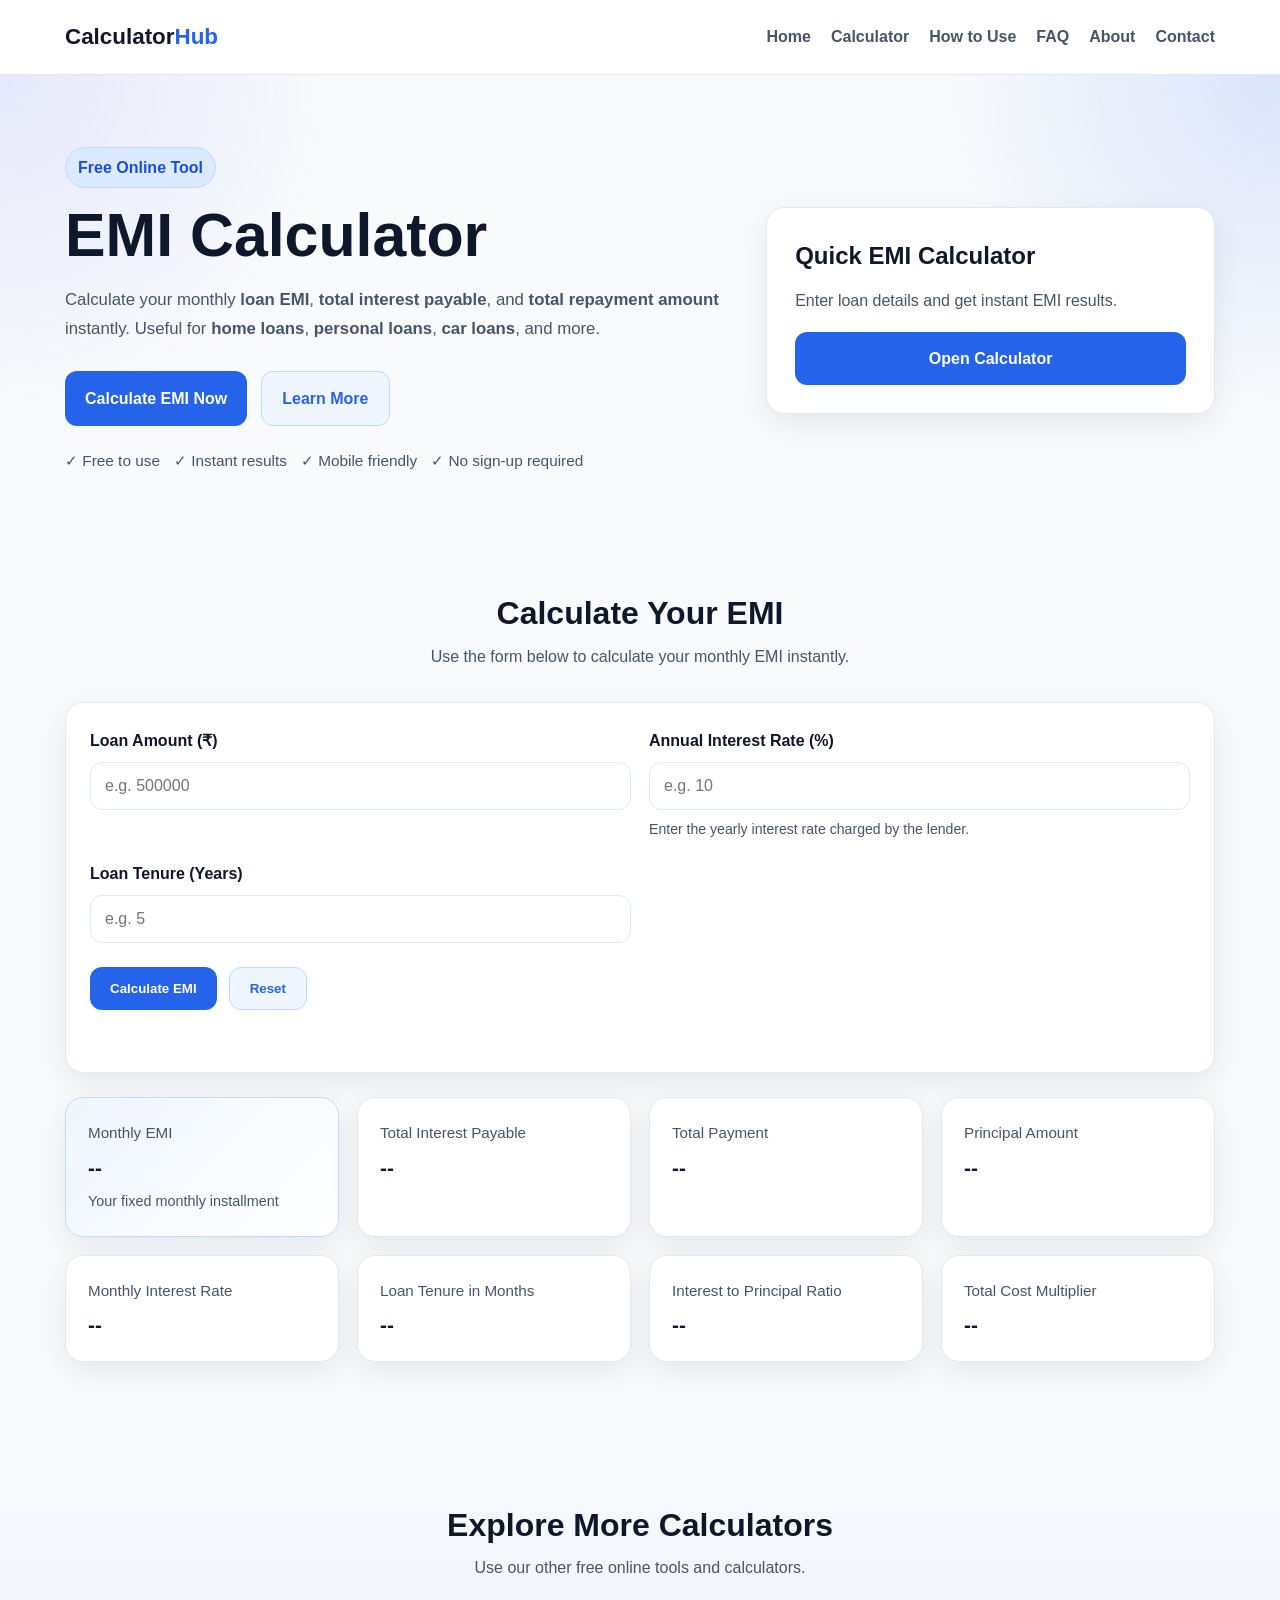
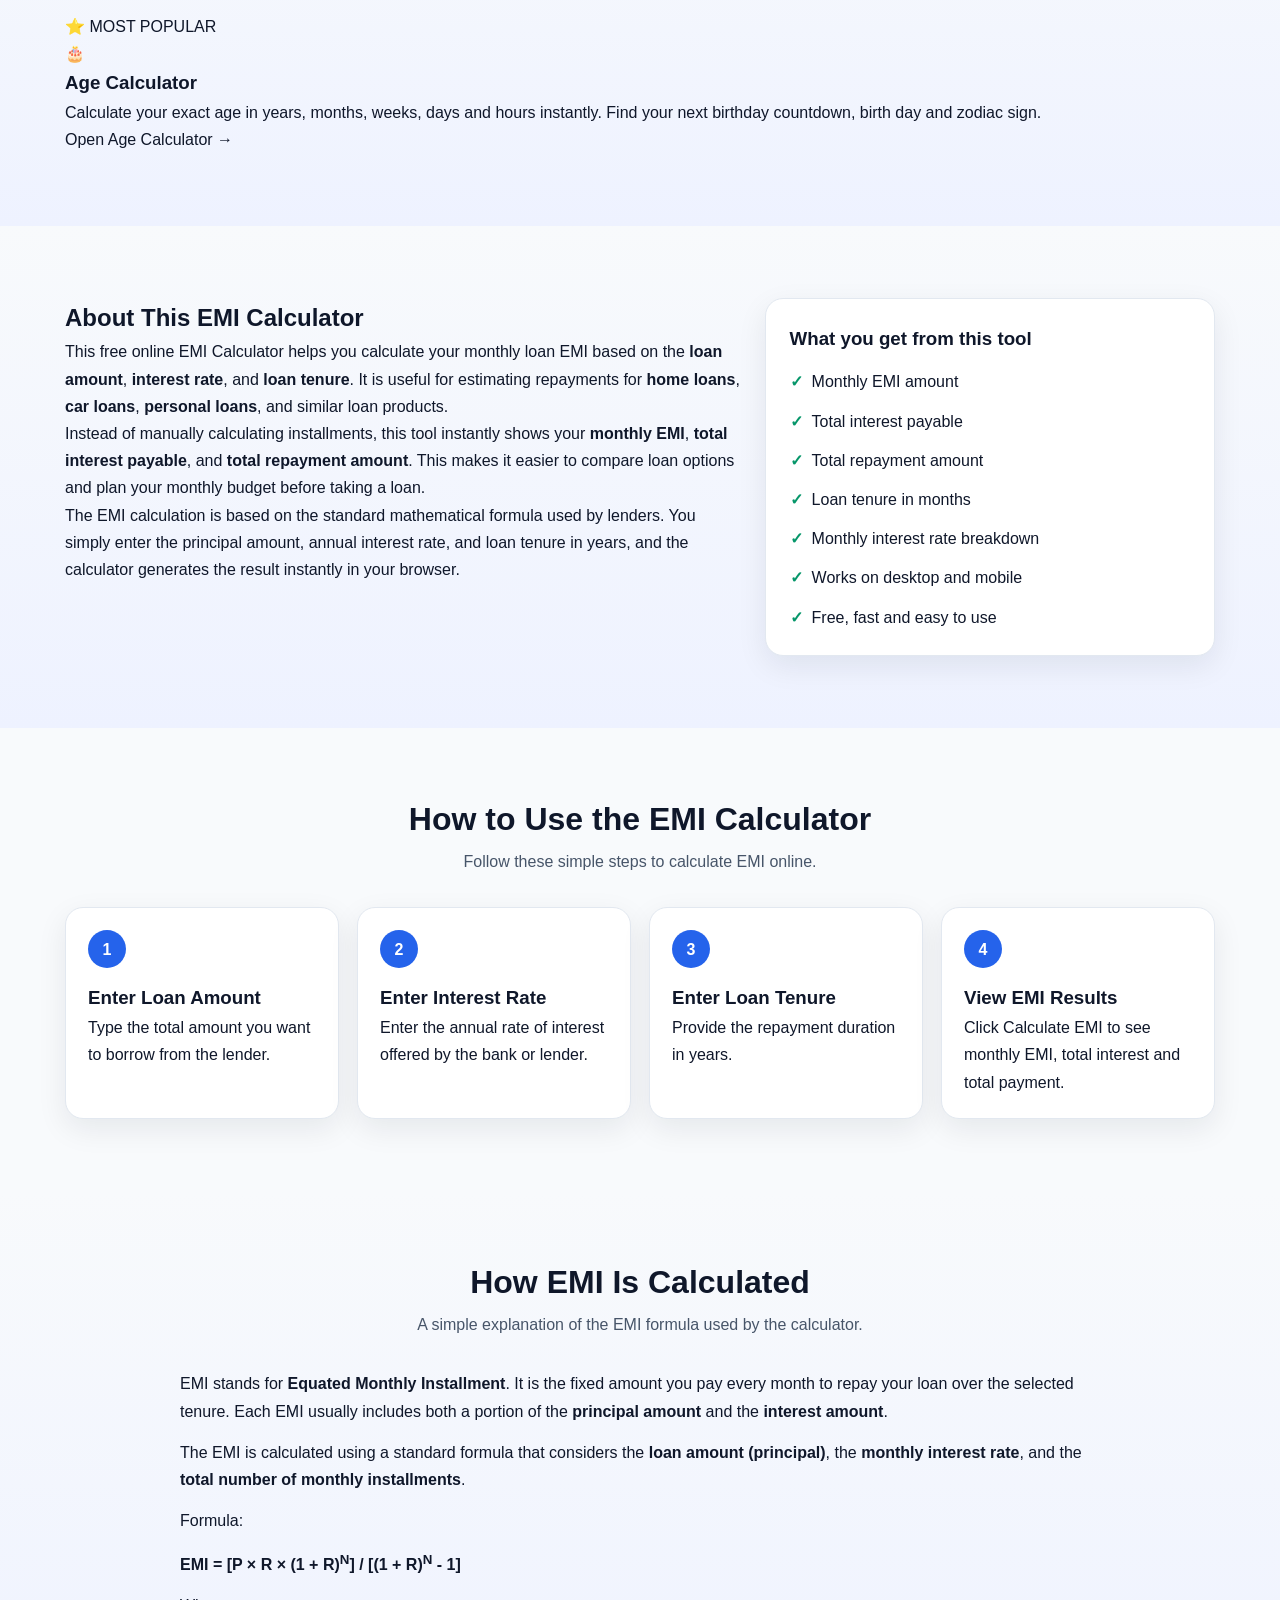
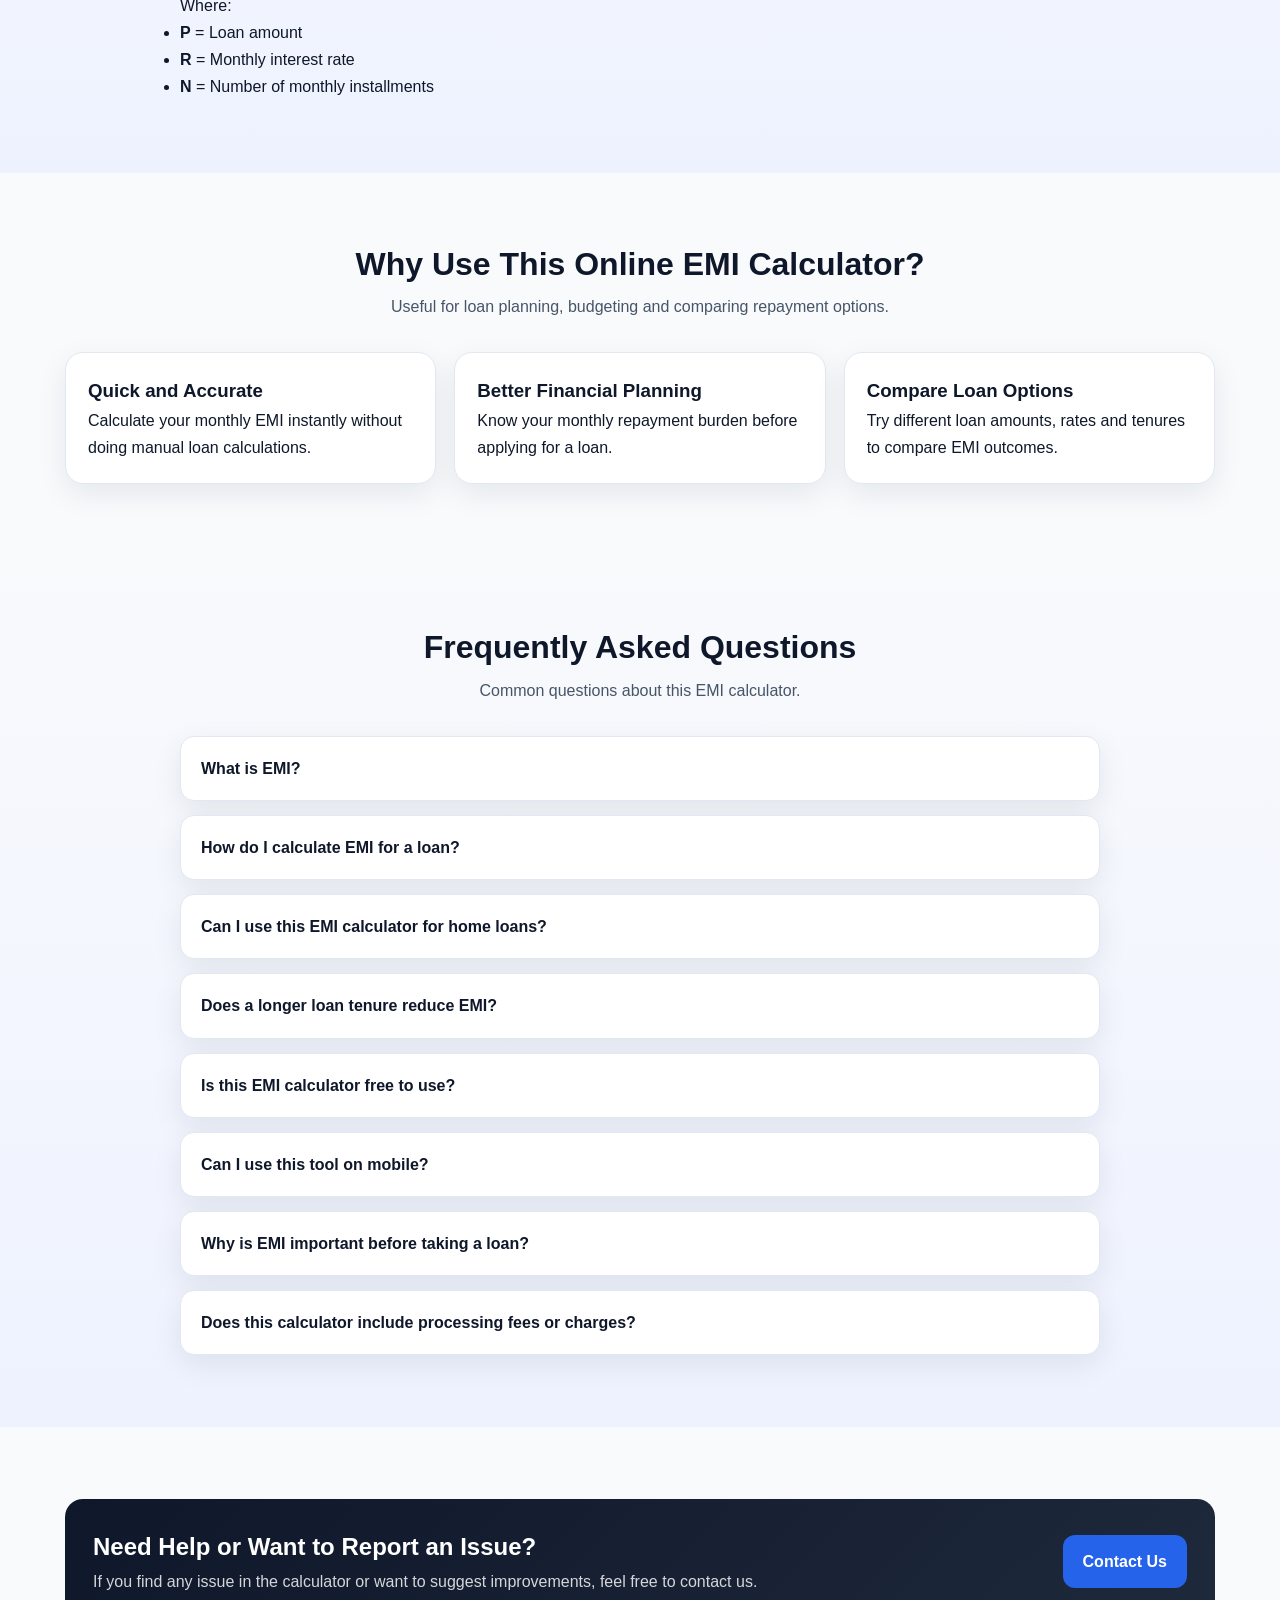
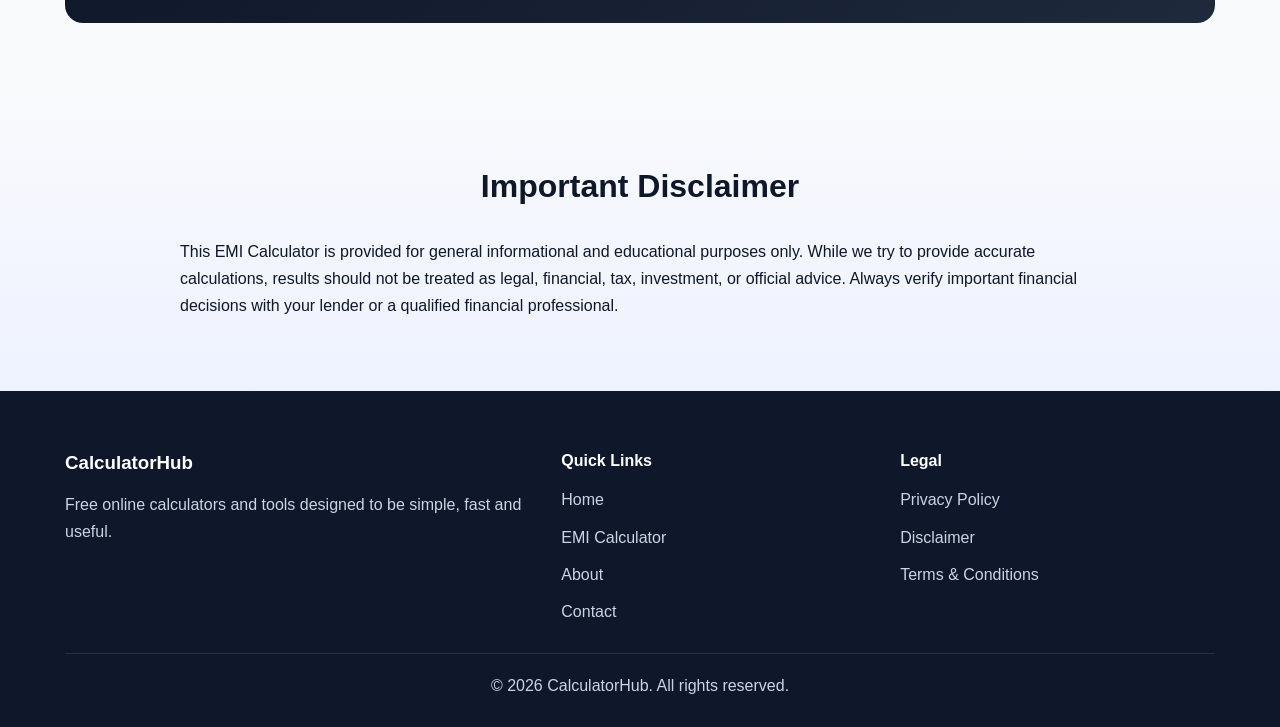
==== commit 074f882c: "Add section for exploring additional calculators Added a new section for exploring more calculators," ====
--- a/emi-calculator/index.html
+++ b/emi-calculator/index.html
@@ -247,6 +247,46 @@
       </div>
     </section>
 
+    <section class="section alt-bg">
+  <div class="container">
+
+    <div class="section-heading">
+      <h2>Explore More Calculators</h2>
+      <p>Use our other free online tools and calculators.</p>
+    </div>
+
+    <a href="../age-calculator/" class="tool-card emi-tool-card">
+
+      <span class="tool-badge">⭐ MOST POPULAR</span>
+
+      <div class="tool-card-top">
+
+        <div class="tool-icon">
+          🎂
+        </div>
+
+        <div class="tool-content">
+          <h3>Age Calculator</h3>
+
+          <p>
+            Calculate your exact age in years, months, weeks, days and hours instantly.
+            Find your next birthday countdown, birth day and zodiac sign.
+          </p>
+
+          <div class="tool-card-bottom">
+            <span class="tool-link">
+              Open Age Calculator →
+            </span>
+          </div>
+
+        </div>
+
+      </div>
+
+    </a>
+
+  </div>
+    </section>
     <!-- ABOUT TOOL -->
     <section class="section alt-bg" id="about-tool">
       <div class="container content-grid">
